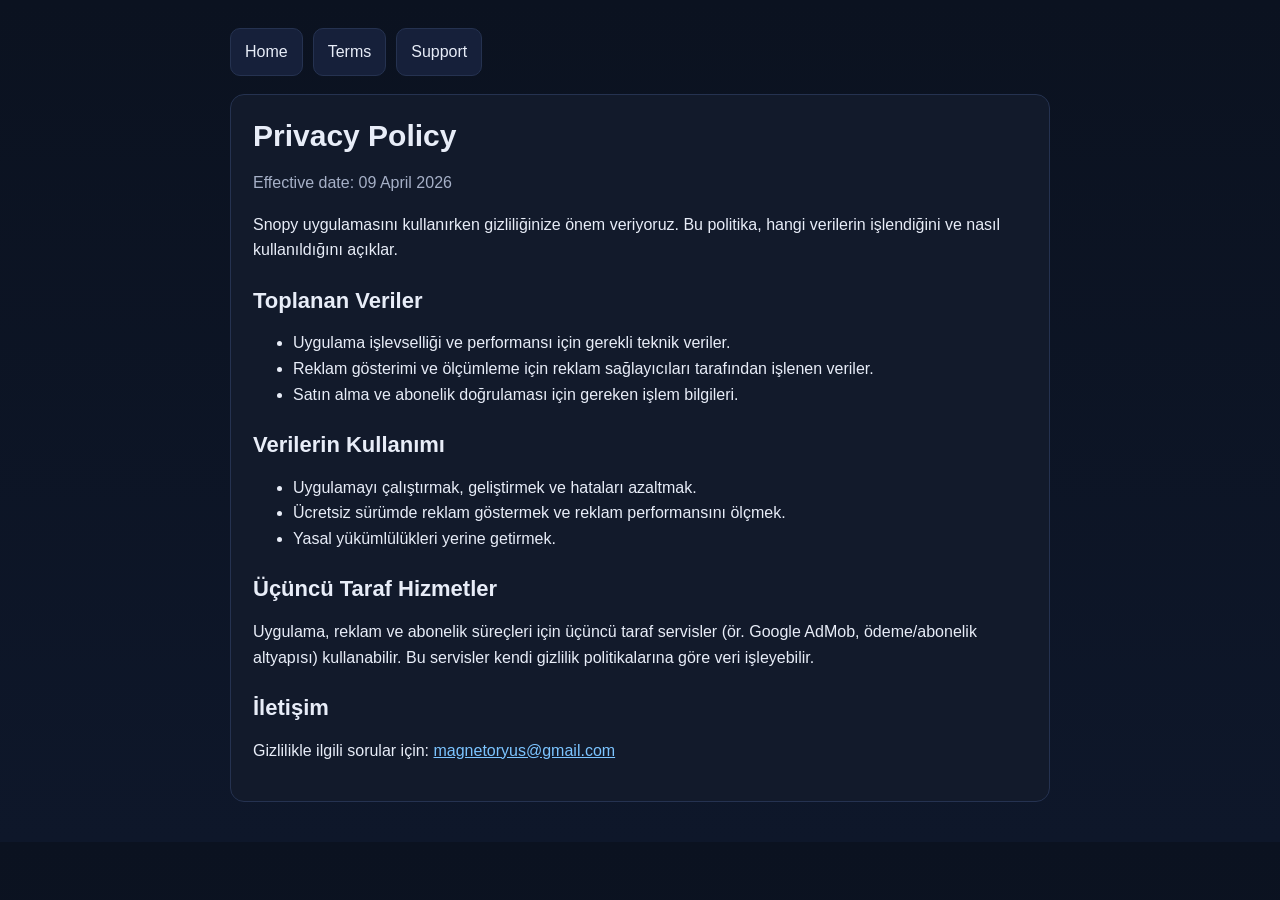
==== privacy.html @ 68b7c749 "Add files via upload" ====
<!doctype html>
<html lang="tr">
<head>
  <meta charset="utf-8" />
  <meta name="viewport" content="width=device-width, initial-scale=1" />
  <title>Privacy Policy - Snopy</title>
  <link rel="stylesheet" href="./styles.css" />
</head>
<body>
  <main class="container">
    <nav>
      <a class="btn" href="./index.html">Home</a>
      <a class="btn" href="./terms.html">Terms</a>
      <a class="btn" href="./support.html">Support</a>
    </nav>

    <article class="card">
      <h1>Privacy Policy</h1>
      <p class="muted">Effective date: 09 April 2026</p>

      <p>Snopy uygulamasını kullanırken gizliliğinize önem veriyoruz. Bu politika, hangi verilerin işlendiğini ve nasıl kullanıldığını açıklar.</p>

      <h2>Toplanan Veriler</h2>
      <ul>
        <li>Uygulama işlevselliği ve performansı için gerekli teknik veriler.</li>
        <li>Reklam gösterimi ve ölçümleme için reklam sağlayıcıları tarafından işlenen veriler.</li>
        <li>Satın alma ve abonelik doğrulaması için gereken işlem bilgileri.</li>
      </ul>

      <h2>Verilerin Kullanımı</h2>
      <ul>
        <li>Uygulamayı çalıştırmak, geliştirmek ve hataları azaltmak.</li>
        <li>Ücretsiz sürümde reklam göstermek ve reklam performansını ölçmek.</li>
        <li>Yasal yükümlülükleri yerine getirmek.</li>
      </ul>

      <h2>Üçüncü Taraf Hizmetler</h2>
      <p>Uygulama, reklam ve abonelik süreçleri için üçüncü taraf servisler (ör. Google AdMob, ödeme/abonelik altyapısı) kullanabilir. Bu servisler kendi gizlilik politikalarına göre veri işleyebilir.</p>

      <h2>İletişim</h2>
      <p>Gizlilikle ilgili sorular için: <a href="mailto:magnetoryus@gmail.com">magnetoryus@gmail.com</a></p>
    </article>
  </main>
</body>
</html>
---- styles.css ----
:root {
  color-scheme: light;
  --bg: #0b1220;
  --surface: #121a2b;
  --text: #e8edf8;
  --muted: #a6b0c7;
  --accent: #7cc4ff;
  --line: #253250;
}

* {
  box-sizing: border-box;
}

body {
  margin: 0;
  font-family: -apple-system, BlinkMacSystemFont, "Segoe UI", Roboto, Helvetica, Arial, sans-serif;
  background: linear-gradient(180deg, var(--bg), #0e172a);
  color: var(--text);
  line-height: 1.6;
}

.container {
  max-width: 860px;
  margin: 0 auto;
  padding: 28px 20px 40px;
}

.card {
  background: var(--surface);
  border: 1px solid var(--line);
  border-radius: 14px;
  padding: 22px;
}

h1, h2, h3 {
  margin: 0 0 12px;
  line-height: 1.25;
}

h1 {
  font-size: 30px;
}

h2 {
  font-size: 22px;
  margin-top: 24px;
}

p, li {
  color: var(--text);
}

small, .muted {
  color: var(--muted);
}

nav {
  display: flex;
  gap: 10px;
  flex-wrap: wrap;
  margin-bottom: 18px;
}

.btn {
  display: inline-block;
  border: 1px solid var(--line);
  color: var(--text);
  text-decoration: none;
  padding: 10px 14px;
  border-radius: 10px;
  background: #16203a;
}

.btn:hover {
  border-color: var(--accent);
}

a {
  color: var(--accent);
}
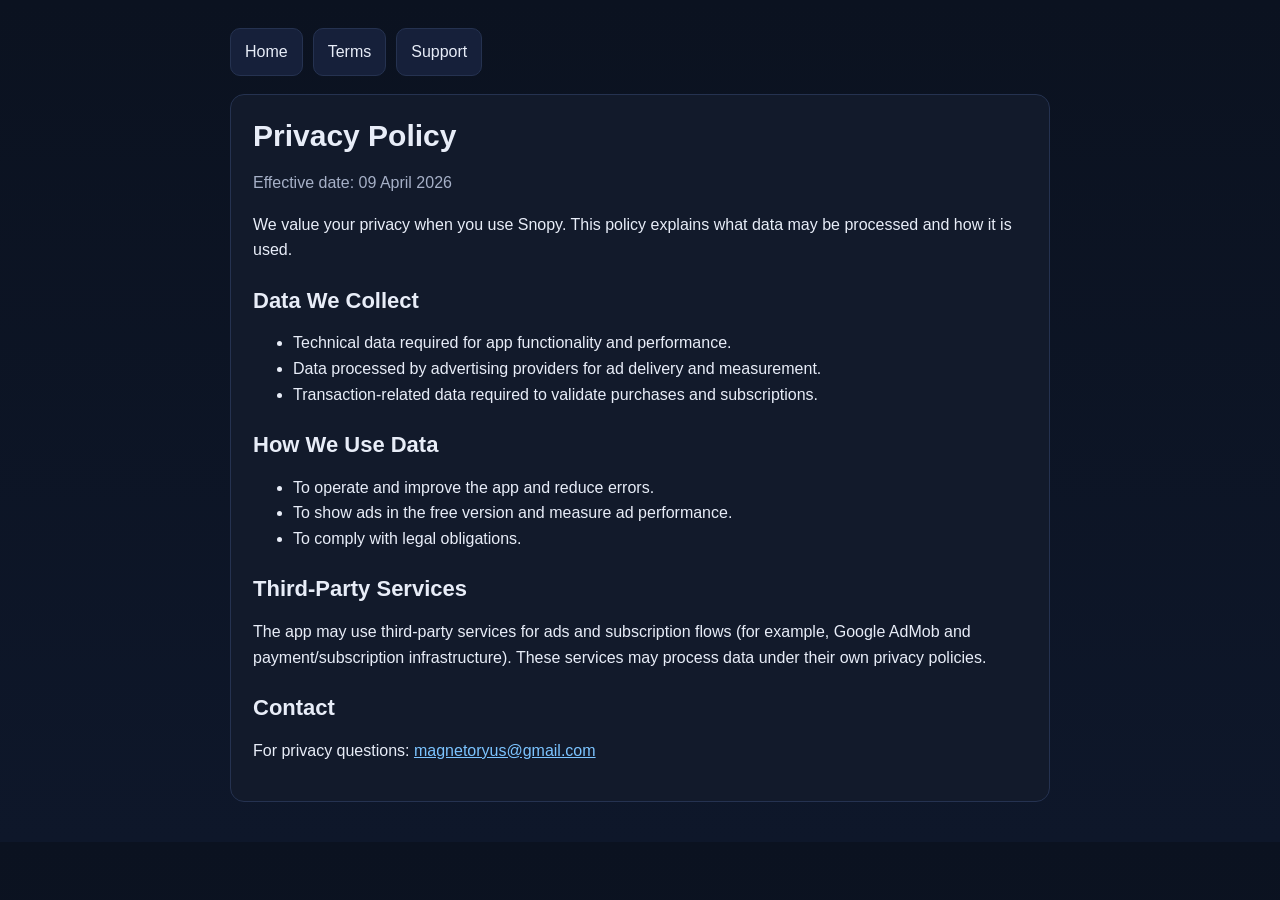
==== commit 0b6b719e: "Update privacy.html" ====
--- a/privacy.html
+++ b/privacy.html
@@ -1,5 +1,5 @@
 <!doctype html>
-<html lang="tr">
+<html lang="en">
 <head>
   <meta charset="utf-8" />
   <meta name="viewport" content="width=device-width, initial-scale=1" />
@@ -18,27 +18,27 @@
       <h1>Privacy Policy</h1>
       <p class="muted">Effective date: 09 April 2026</p>
 
-      <p>Snopy uygulamasını kullanırken gizliliğinize önem veriyoruz. Bu politika, hangi verilerin işlendiğini ve nasıl kullanıldığını açıklar.</p>
+      <p>We value your privacy when you use Snopy. This policy explains what data may be processed and how it is used.</p>
 
-      <h2>Toplanan Veriler</h2>
+      <h2>Data We Collect</h2>
       <ul>
-        <li>Uygulama işlevselliği ve performansı için gerekli teknik veriler.</li>
-        <li>Reklam gösterimi ve ölçümleme için reklam sağlayıcıları tarafından işlenen veriler.</li>
-        <li>Satın alma ve abonelik doğrulaması için gereken işlem bilgileri.</li>
+        <li>Technical data required for app functionality and performance.</li>
+        <li>Data processed by advertising providers for ad delivery and measurement.</li>
+        <li>Transaction-related data required to validate purchases and subscriptions.</li>
       </ul>
 
-      <h2>Verilerin Kullanımı</h2>
+      <h2>How We Use Data</h2>
       <ul>
-        <li>Uygulamayı çalıştırmak, geliştirmek ve hataları azaltmak.</li>
-        <li>Ücretsiz sürümde reklam göstermek ve reklam performansını ölçmek.</li>
-        <li>Yasal yükümlülükleri yerine getirmek.</li>
+        <li>To operate and improve the app and reduce errors.</li>
+        <li>To show ads in the free version and measure ad performance.</li>
+        <li>To comply with legal obligations.</li>
       </ul>
 
-      <h2>Üçüncü Taraf Hizmetler</h2>
-      <p>Uygulama, reklam ve abonelik süreçleri için üçüncü taraf servisler (ör. Google AdMob, ödeme/abonelik altyapısı) kullanabilir. Bu servisler kendi gizlilik politikalarına göre veri işleyebilir.</p>
+      <h2>Third-Party Services</h2>
+      <p>The app may use third-party services for ads and subscription flows (for example, Google AdMob and payment/subscription infrastructure). These services may process data under their own privacy policies.</p>
 
-      <h2>İletişim</h2>
-      <p>Gizlilikle ilgili sorular için: <a href="mailto:magnetoryus@gmail.com">magnetoryus@gmail.com</a></p>
+      <h2>Contact</h2>
+      <p>For privacy questions: <a href="mailto:magnetoryus@gmail.com">magnetoryus@gmail.com</a></p>
     </article>
   </main>
 </body>
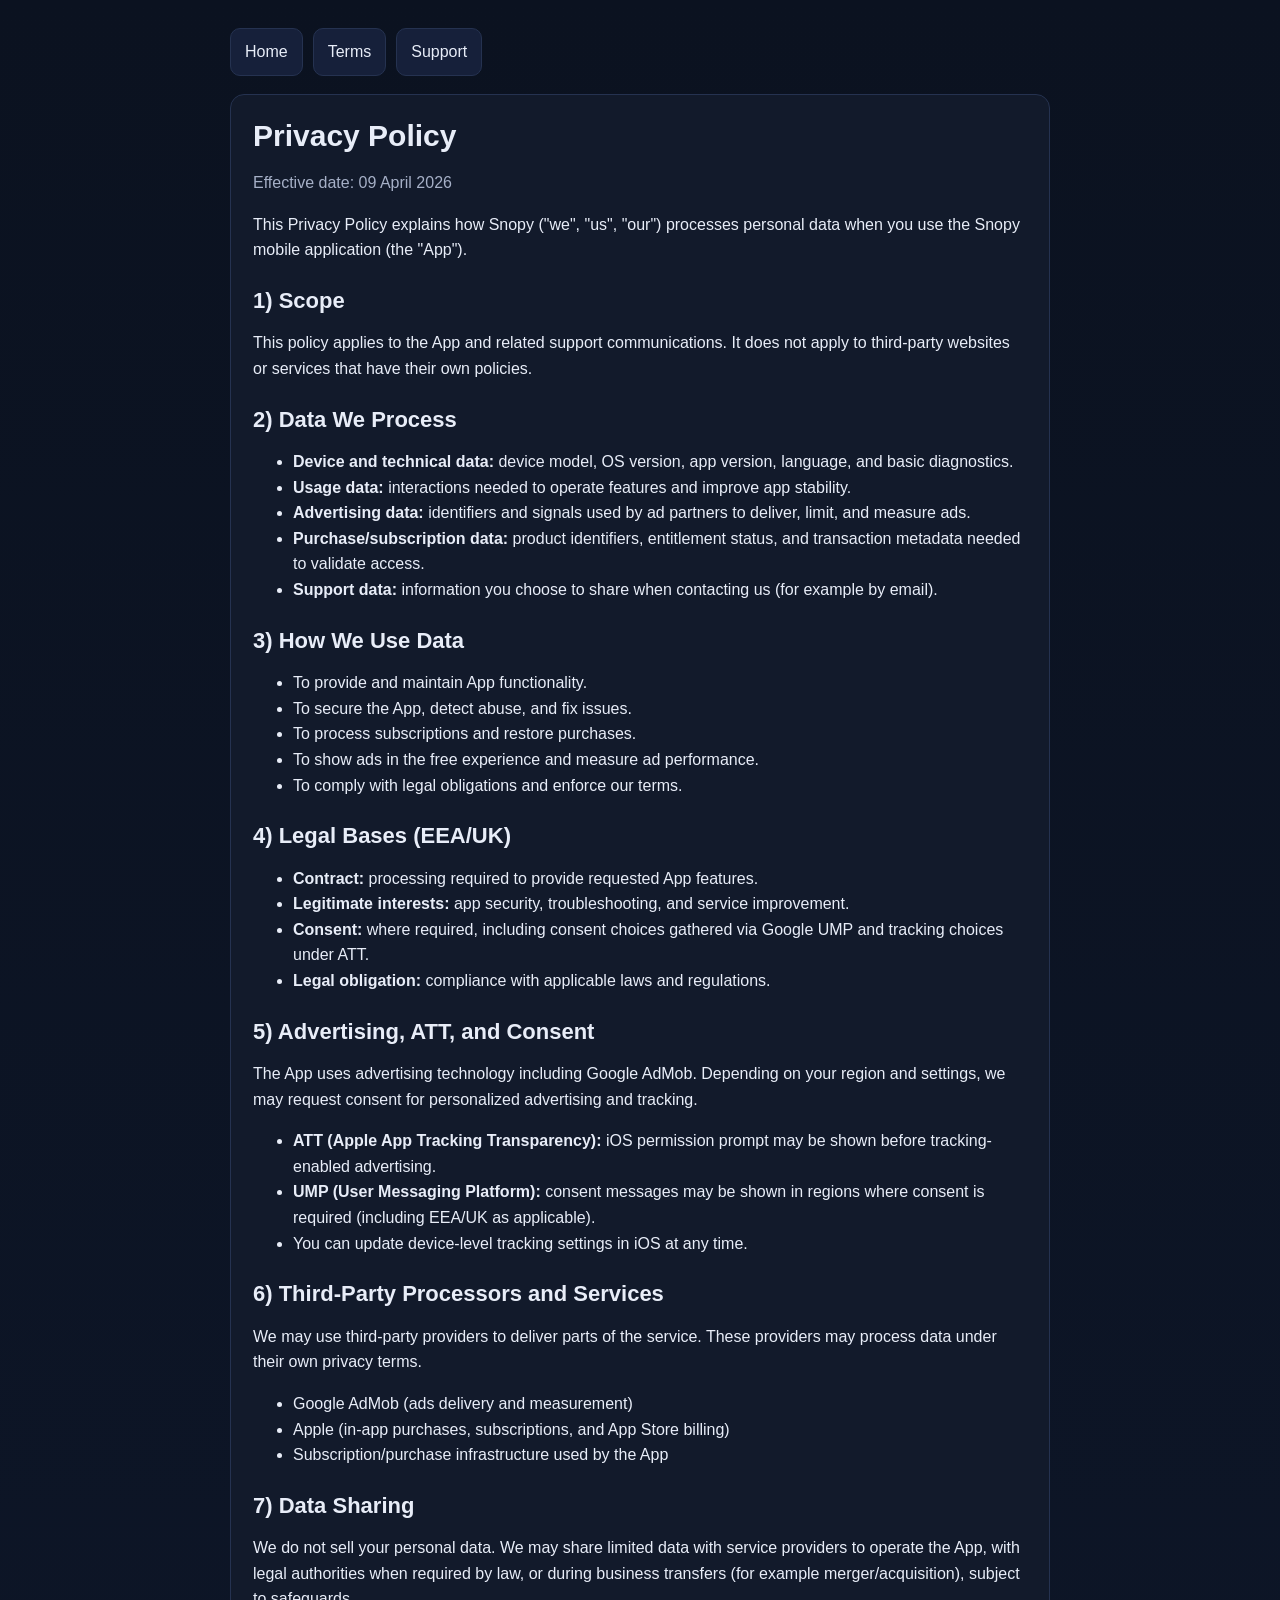
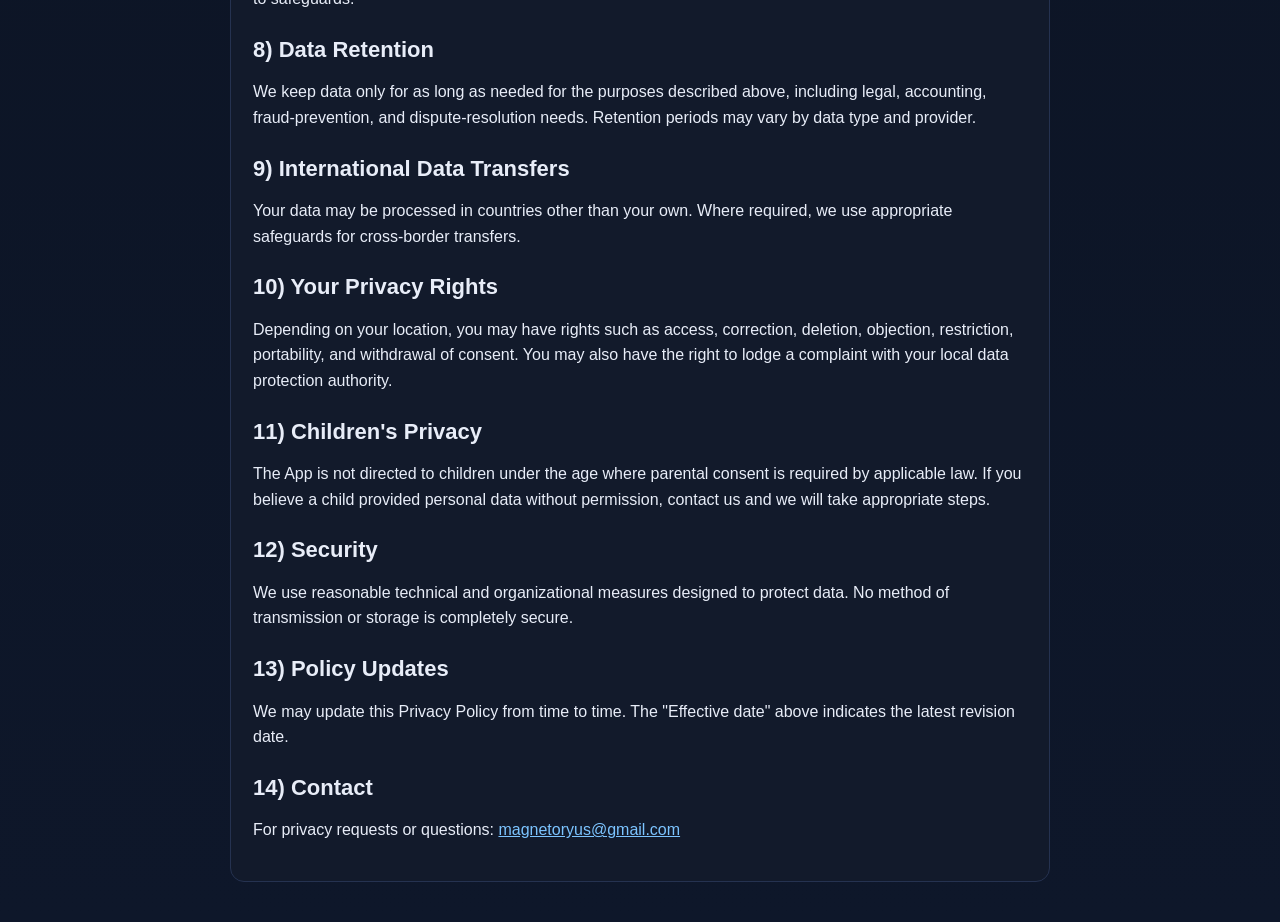
==== commit 15b4b807: "Update privacy.html" ====
--- a/privacy.html
+++ b/privacy.html
@@ -18,27 +18,76 @@
       <h1>Privacy Policy</h1>
       <p class="muted">Effective date: 09 April 2026</p>
 
-      <p>We value your privacy when you use Snopy. This policy explains what data may be processed and how it is used.</p>
+      <p>This Privacy Policy explains how Snopy ("we", "us", "our") processes personal data when you use the Snopy mobile application (the "App").</p>
 
-      <h2>Data We Collect</h2>
+      <h2>1) Scope</h2>
+      <p>This policy applies to the App and related support communications. It does not apply to third-party websites or services that have their own policies.</p>
+
+      <h2>2) Data We Process</h2>
       <ul>
-        <li>Technical data required for app functionality and performance.</li>
-        <li>Data processed by advertising providers for ad delivery and measurement.</li>
-        <li>Transaction-related data required to validate purchases and subscriptions.</li>
+        <li><strong>Device and technical data:</strong> device model, OS version, app version, language, and basic diagnostics.</li>
+        <li><strong>Usage data:</strong> interactions needed to operate features and improve app stability.</li>
+        <li><strong>Advertising data:</strong> identifiers and signals used by ad partners to deliver, limit, and measure ads.</li>
+        <li><strong>Purchase/subscription data:</strong> product identifiers, entitlement status, and transaction metadata needed to validate access.</li>
+        <li><strong>Support data:</strong> information you choose to share when contacting us (for example by email).</li>
       </ul>
 
-      <h2>How We Use Data</h2>
+      <h2>3) How We Use Data</h2>
       <ul>
-        <li>To operate and improve the app and reduce errors.</li>
-        <li>To show ads in the free version and measure ad performance.</li>
-        <li>To comply with legal obligations.</li>
+        <li>To provide and maintain App functionality.</li>
+        <li>To secure the App, detect abuse, and fix issues.</li>
+        <li>To process subscriptions and restore purchases.</li>
+        <li>To show ads in the free experience and measure ad performance.</li>
+        <li>To comply with legal obligations and enforce our terms.</li>
       </ul>
 
-      <h2>Third-Party Services</h2>
-      <p>The app may use third-party services for ads and subscription flows (for example, Google AdMob and payment/subscription infrastructure). These services may process data under their own privacy policies.</p>
+      <h2>4) Legal Bases (EEA/UK)</h2>
+      <ul>
+        <li><strong>Contract:</strong> processing required to provide requested App features.</li>
+        <li><strong>Legitimate interests:</strong> app security, troubleshooting, and service improvement.</li>
+        <li><strong>Consent:</strong> where required, including consent choices gathered via Google UMP and tracking choices under ATT.</li>
+        <li><strong>Legal obligation:</strong> compliance with applicable laws and regulations.</li>
+      </ul>
 
-      <h2>Contact</h2>
-      <p>For privacy questions: <a href="mailto:magnetoryus@gmail.com">magnetoryus@gmail.com</a></p>
+      <h2>5) Advertising, ATT, and Consent</h2>
+      <p>The App uses advertising technology including Google AdMob. Depending on your region and settings, we may request consent for personalized advertising and tracking.</p>
+      <ul>
+        <li><strong>ATT (Apple App Tracking Transparency):</strong> iOS permission prompt may be shown before tracking-enabled advertising.</li>
+        <li><strong>UMP (User Messaging Platform):</strong> consent messages may be shown in regions where consent is required (including EEA/UK as applicable).</li>
+        <li>You can update device-level tracking settings in iOS at any time.</li>
+      </ul>
+
+      <h2>6) Third-Party Processors and Services</h2>
+      <p>We may use third-party providers to deliver parts of the service. These providers may process data under their own privacy terms.</p>
+      <ul>
+        <li>Google AdMob (ads delivery and measurement)</li>
+        <li>Apple (in-app purchases, subscriptions, and App Store billing)</li>
+        <li>Subscription/purchase infrastructure used by the App</li>
+      </ul>
+
+      <h2>7) Data Sharing</h2>
+      <p>We do not sell your personal data. We may share limited data with service providers to operate the App, with legal authorities when required by law, or during business transfers (for example merger/acquisition), subject to safeguards.</p>
+
+      <h2>8) Data Retention</h2>
+      <p>We keep data only for as long as needed for the purposes described above, including legal, accounting, fraud-prevention, and dispute-resolution needs. Retention periods may vary by data type and provider.</p>
+
+      <h2>9) International Data Transfers</h2>
+      <p>Your data may be processed in countries other than your own. Where required, we use appropriate safeguards for cross-border transfers.</p>
+
+      <h2>10) Your Privacy Rights</h2>
+      <p>Depending on your location, you may have rights such as access, correction, deletion, objection, restriction, portability, and withdrawal of consent. You may also have the right to lodge a complaint with your local data protection authority.</p>
+
+      <h2>11) Children's Privacy</h2>
+      <p>The App is not directed to children under the age where parental consent is required by applicable law. If you believe a child provided personal data without permission, contact us and we will take appropriate steps.</p>
+
+      <h2>12) Security</h2>
+      <p>We use reasonable technical and organizational measures designed to protect data. No method of transmission or storage is completely secure.</p>
+
+      <h2>13) Policy Updates</h2>
+      <p>We may update this Privacy Policy from time to time. The "Effective date" above indicates the latest revision date.</p>
+
+      <h2>14) Contact</h2>
+      <p>For privacy requests or questions: <a href="mailto:magnetoryus@gmail.com">magnetoryus@gmail.com</a></p>
     </article>
   </main>
 </body>
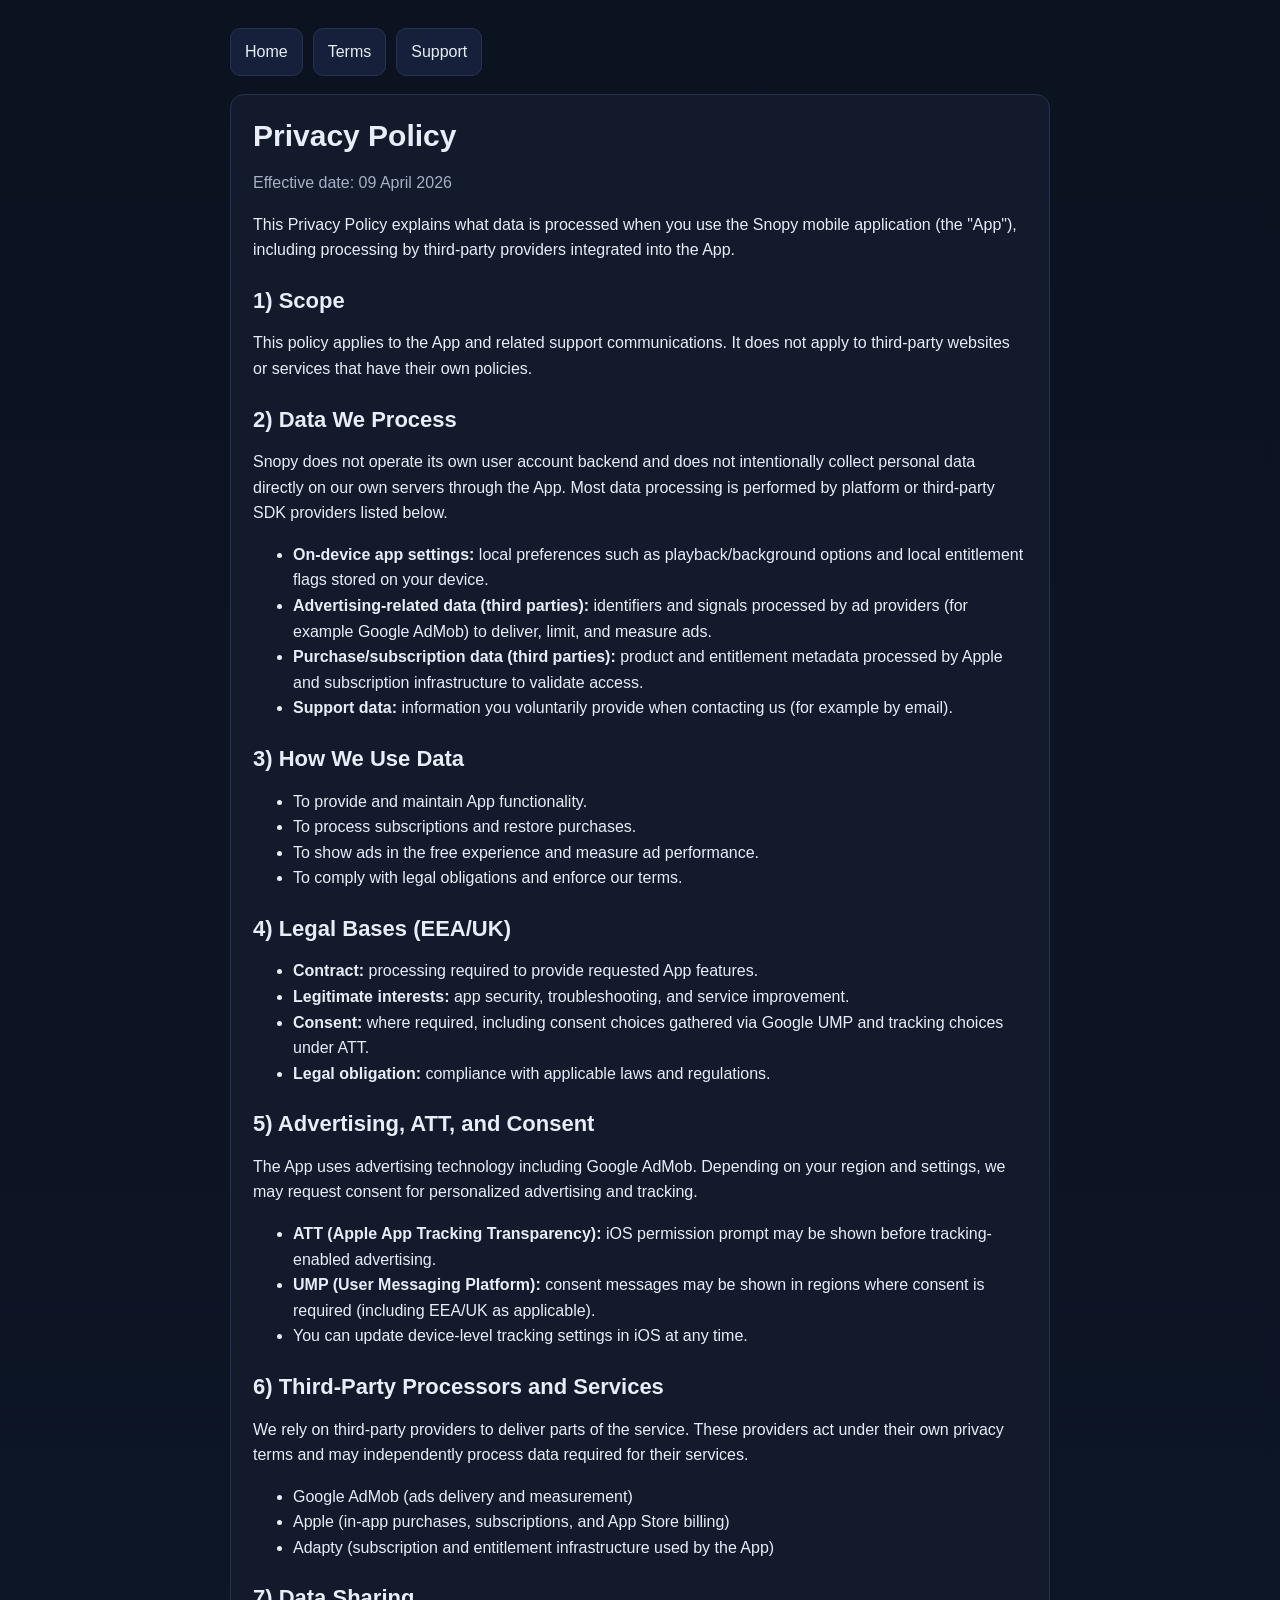
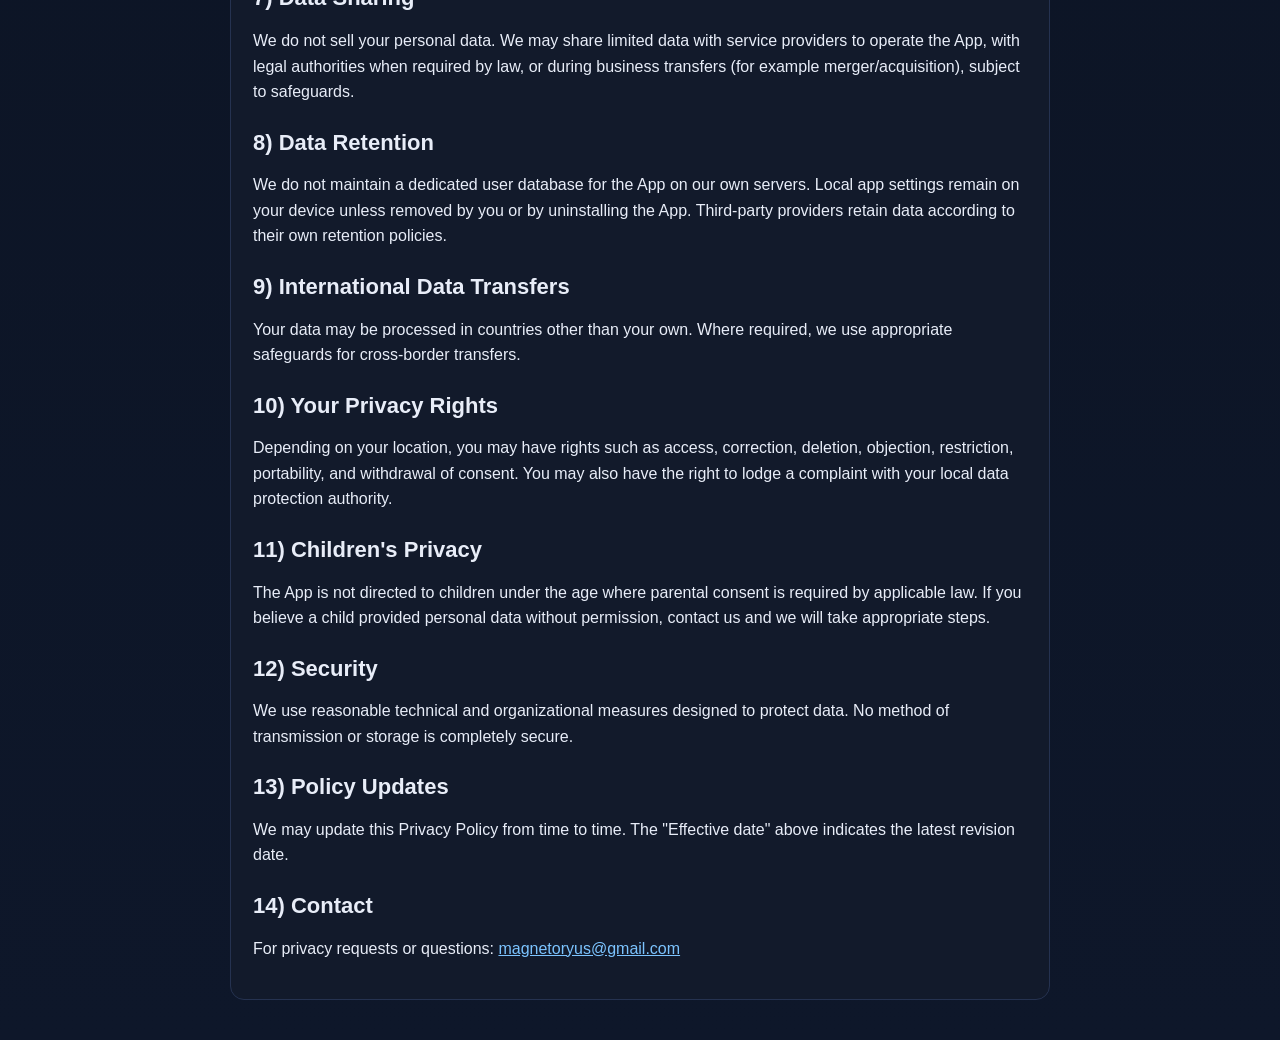
==== commit a99d9a9d: "Update privacy.html" ====
--- a/privacy.html
+++ b/privacy.html
@@ -18,24 +18,23 @@
       <h1>Privacy Policy</h1>
       <p class="muted">Effective date: 09 April 2026</p>
 
-      <p>This Privacy Policy explains how Snopy ("we", "us", "our") processes personal data when you use the Snopy mobile application (the "App").</p>
+      <p>This Privacy Policy explains what data is processed when you use the Snopy mobile application (the "App"), including processing by third-party providers integrated into the App.</p>
 
       <h2>1) Scope</h2>
       <p>This policy applies to the App and related support communications. It does not apply to third-party websites or services that have their own policies.</p>
 
       <h2>2) Data We Process</h2>
+      <p>Snopy does not operate its own user account backend and does not intentionally collect personal data directly on our own servers through the App. Most data processing is performed by platform or third-party SDK providers listed below.</p>
       <ul>
-        <li><strong>Device and technical data:</strong> device model, OS version, app version, language, and basic diagnostics.</li>
-        <li><strong>Usage data:</strong> interactions needed to operate features and improve app stability.</li>
-        <li><strong>Advertising data:</strong> identifiers and signals used by ad partners to deliver, limit, and measure ads.</li>
-        <li><strong>Purchase/subscription data:</strong> product identifiers, entitlement status, and transaction metadata needed to validate access.</li>
-        <li><strong>Support data:</strong> information you choose to share when contacting us (for example by email).</li>
+        <li><strong>On-device app settings:</strong> local preferences such as playback/background options and local entitlement flags stored on your device.</li>
+        <li><strong>Advertising-related data (third parties):</strong> identifiers and signals processed by ad providers (for example Google AdMob) to deliver, limit, and measure ads.</li>
+        <li><strong>Purchase/subscription data (third parties):</strong> product and entitlement metadata processed by Apple and subscription infrastructure to validate access.</li>
+        <li><strong>Support data:</strong> information you voluntarily provide when contacting us (for example by email).</li>
       </ul>
 
       <h2>3) How We Use Data</h2>
       <ul>
         <li>To provide and maintain App functionality.</li>
-        <li>To secure the App, detect abuse, and fix issues.</li>
         <li>To process subscriptions and restore purchases.</li>
         <li>To show ads in the free experience and measure ad performance.</li>
         <li>To comply with legal obligations and enforce our terms.</li>
@@ -58,18 +57,18 @@
       </ul>
 
       <h2>6) Third-Party Processors and Services</h2>
-      <p>We may use third-party providers to deliver parts of the service. These providers may process data under their own privacy terms.</p>
+      <p>We rely on third-party providers to deliver parts of the service. These providers act under their own privacy terms and may independently process data required for their services.</p>
       <ul>
         <li>Google AdMob (ads delivery and measurement)</li>
         <li>Apple (in-app purchases, subscriptions, and App Store billing)</li>
-        <li>Subscription/purchase infrastructure used by the App</li>
+        <li>Adapty (subscription and entitlement infrastructure used by the App)</li>
       </ul>
 
       <h2>7) Data Sharing</h2>
       <p>We do not sell your personal data. We may share limited data with service providers to operate the App, with legal authorities when required by law, or during business transfers (for example merger/acquisition), subject to safeguards.</p>
 
       <h2>8) Data Retention</h2>
-      <p>We keep data only for as long as needed for the purposes described above, including legal, accounting, fraud-prevention, and dispute-resolution needs. Retention periods may vary by data type and provider.</p>
+      <p>We do not maintain a dedicated user database for the App on our own servers. Local app settings remain on your device unless removed by you or by uninstalling the App. Third-party providers retain data according to their own retention policies.</p>
 
       <h2>9) International Data Transfers</h2>
       <p>Your data may be processed in countries other than your own. Where required, we use appropriate safeguards for cross-border transfers.</p>
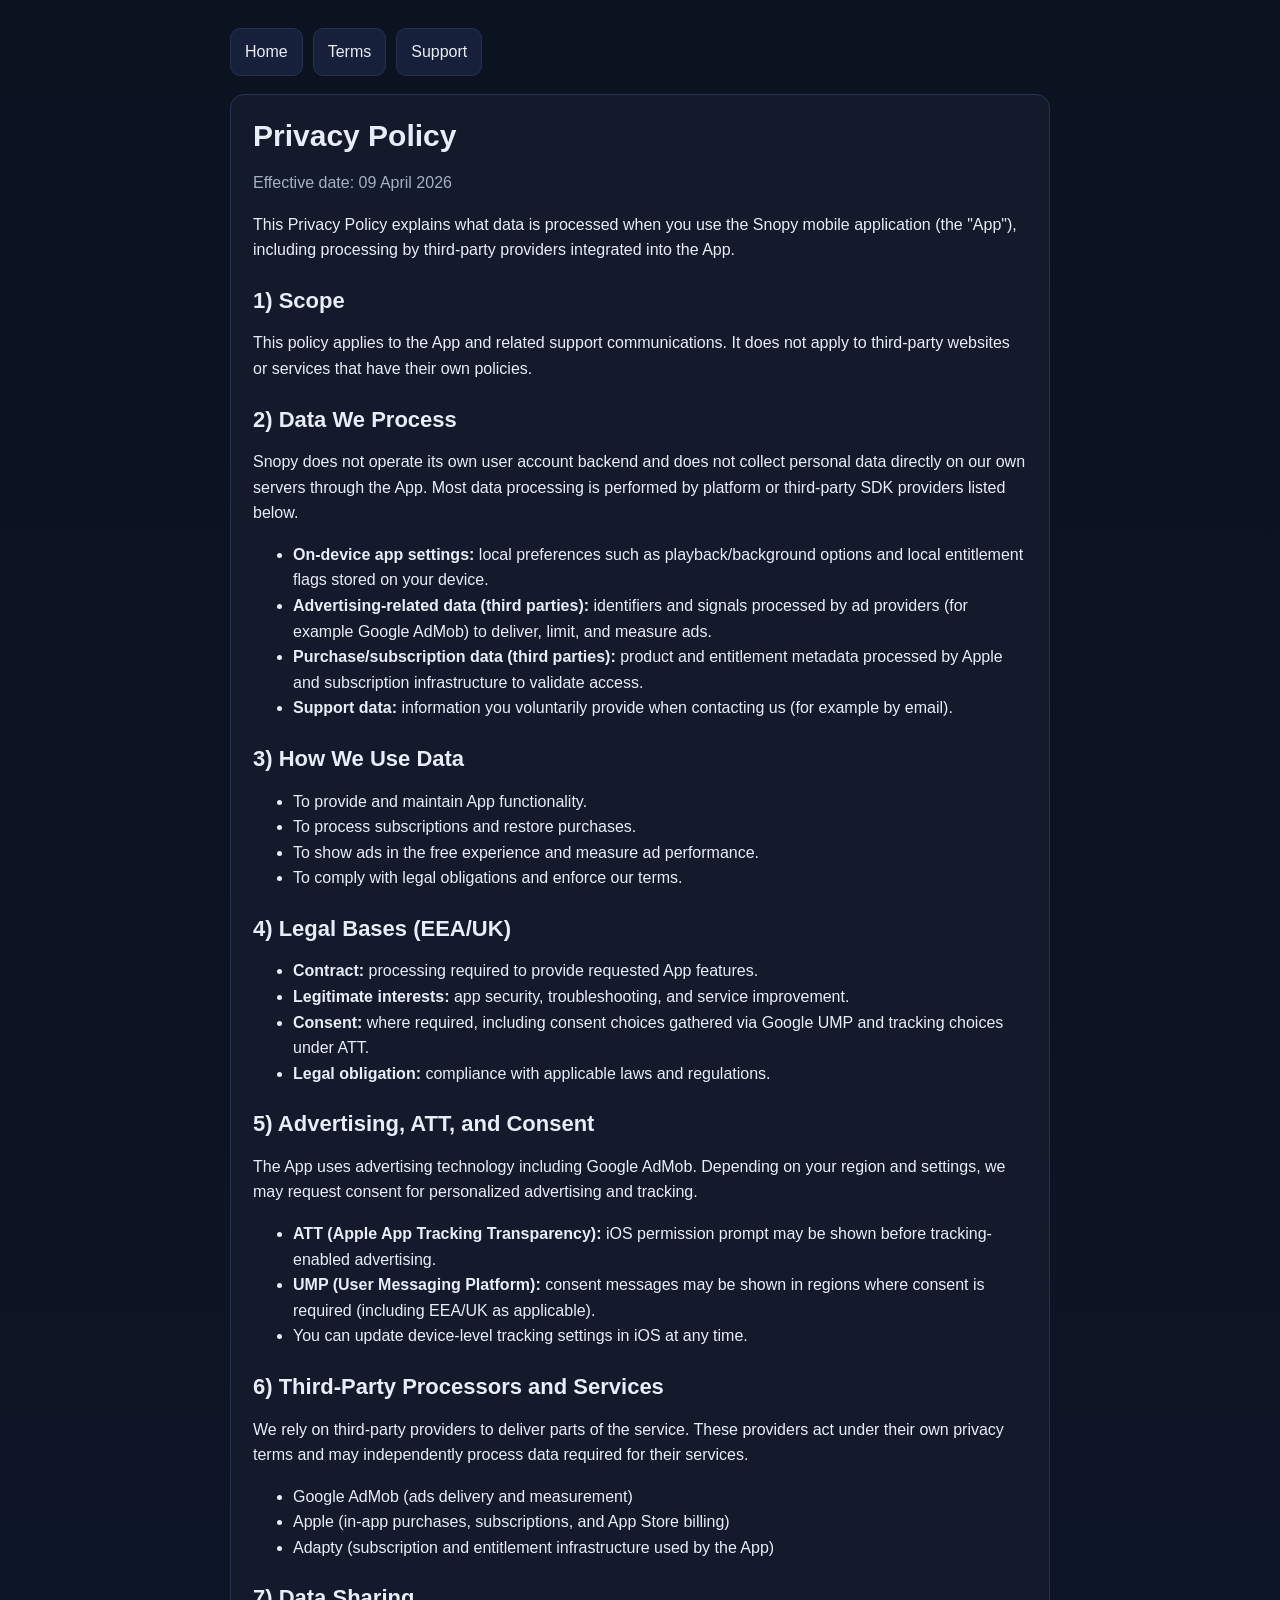
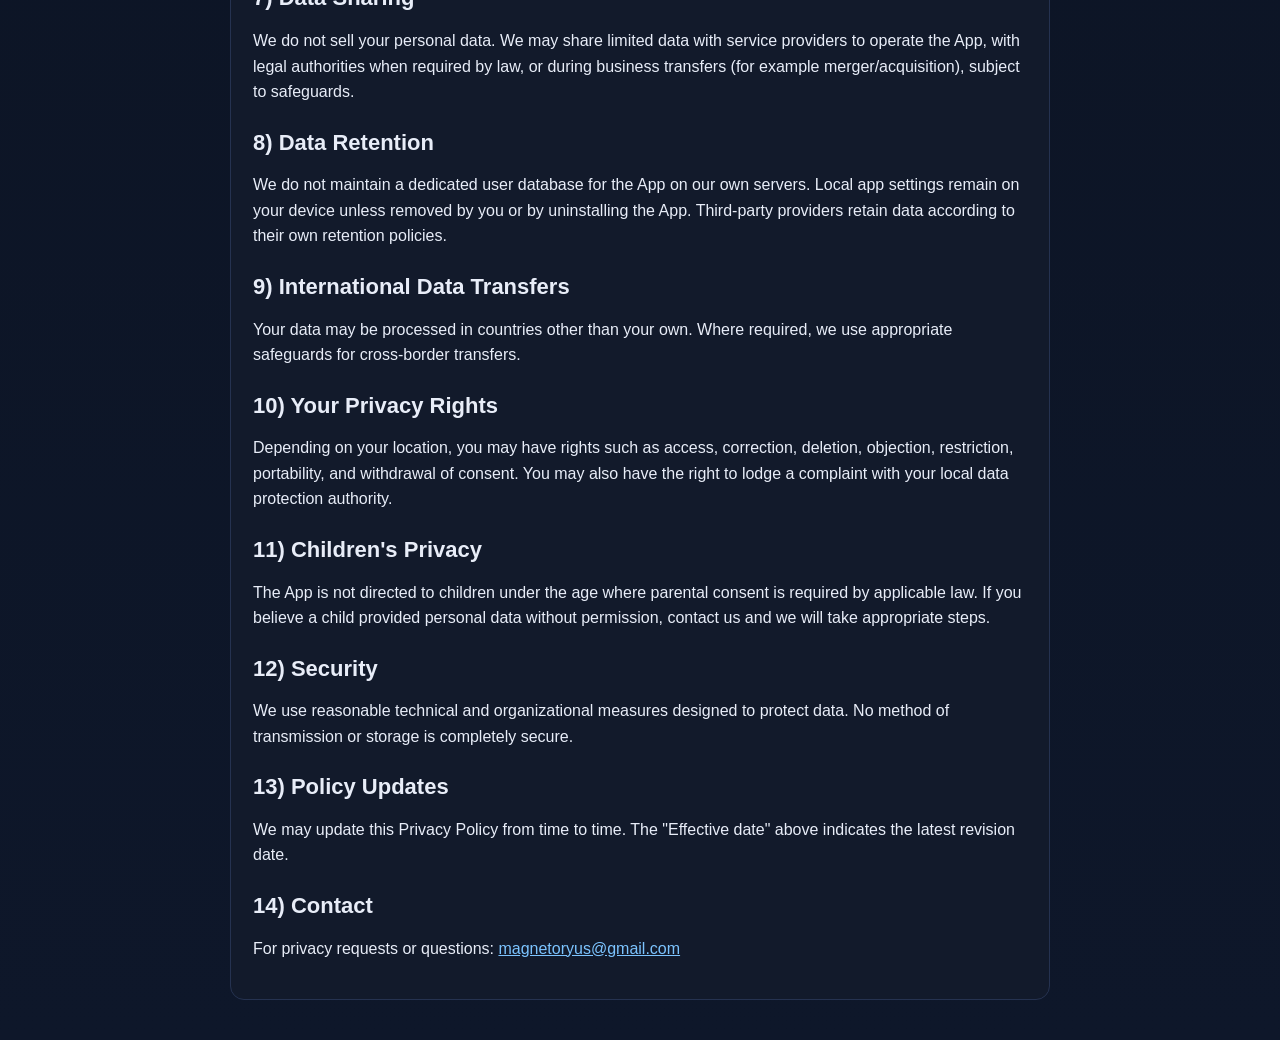
==== commit 57a1d30e: "Update privacy.html" ====
--- a/privacy.html
+++ b/privacy.html
@@ -24,7 +24,7 @@
       <p>This policy applies to the App and related support communications. It does not apply to third-party websites or services that have their own policies.</p>
 
       <h2>2) Data We Process</h2>
-      <p>Snopy does not operate its own user account backend and does not intentionally collect personal data directly on our own servers through the App. Most data processing is performed by platform or third-party SDK providers listed below.</p>
+      <p>Snopy does not operate its own user account backend and does not collect personal data directly on our own servers through the App. Most data processing is performed by platform or third-party SDK providers listed below.</p>
       <ul>
         <li><strong>On-device app settings:</strong> local preferences such as playback/background options and local entitlement flags stored on your device.</li>
         <li><strong>Advertising-related data (third parties):</strong> identifiers and signals processed by ad providers (for example Google AdMob) to deliver, limit, and measure ads.</li>
